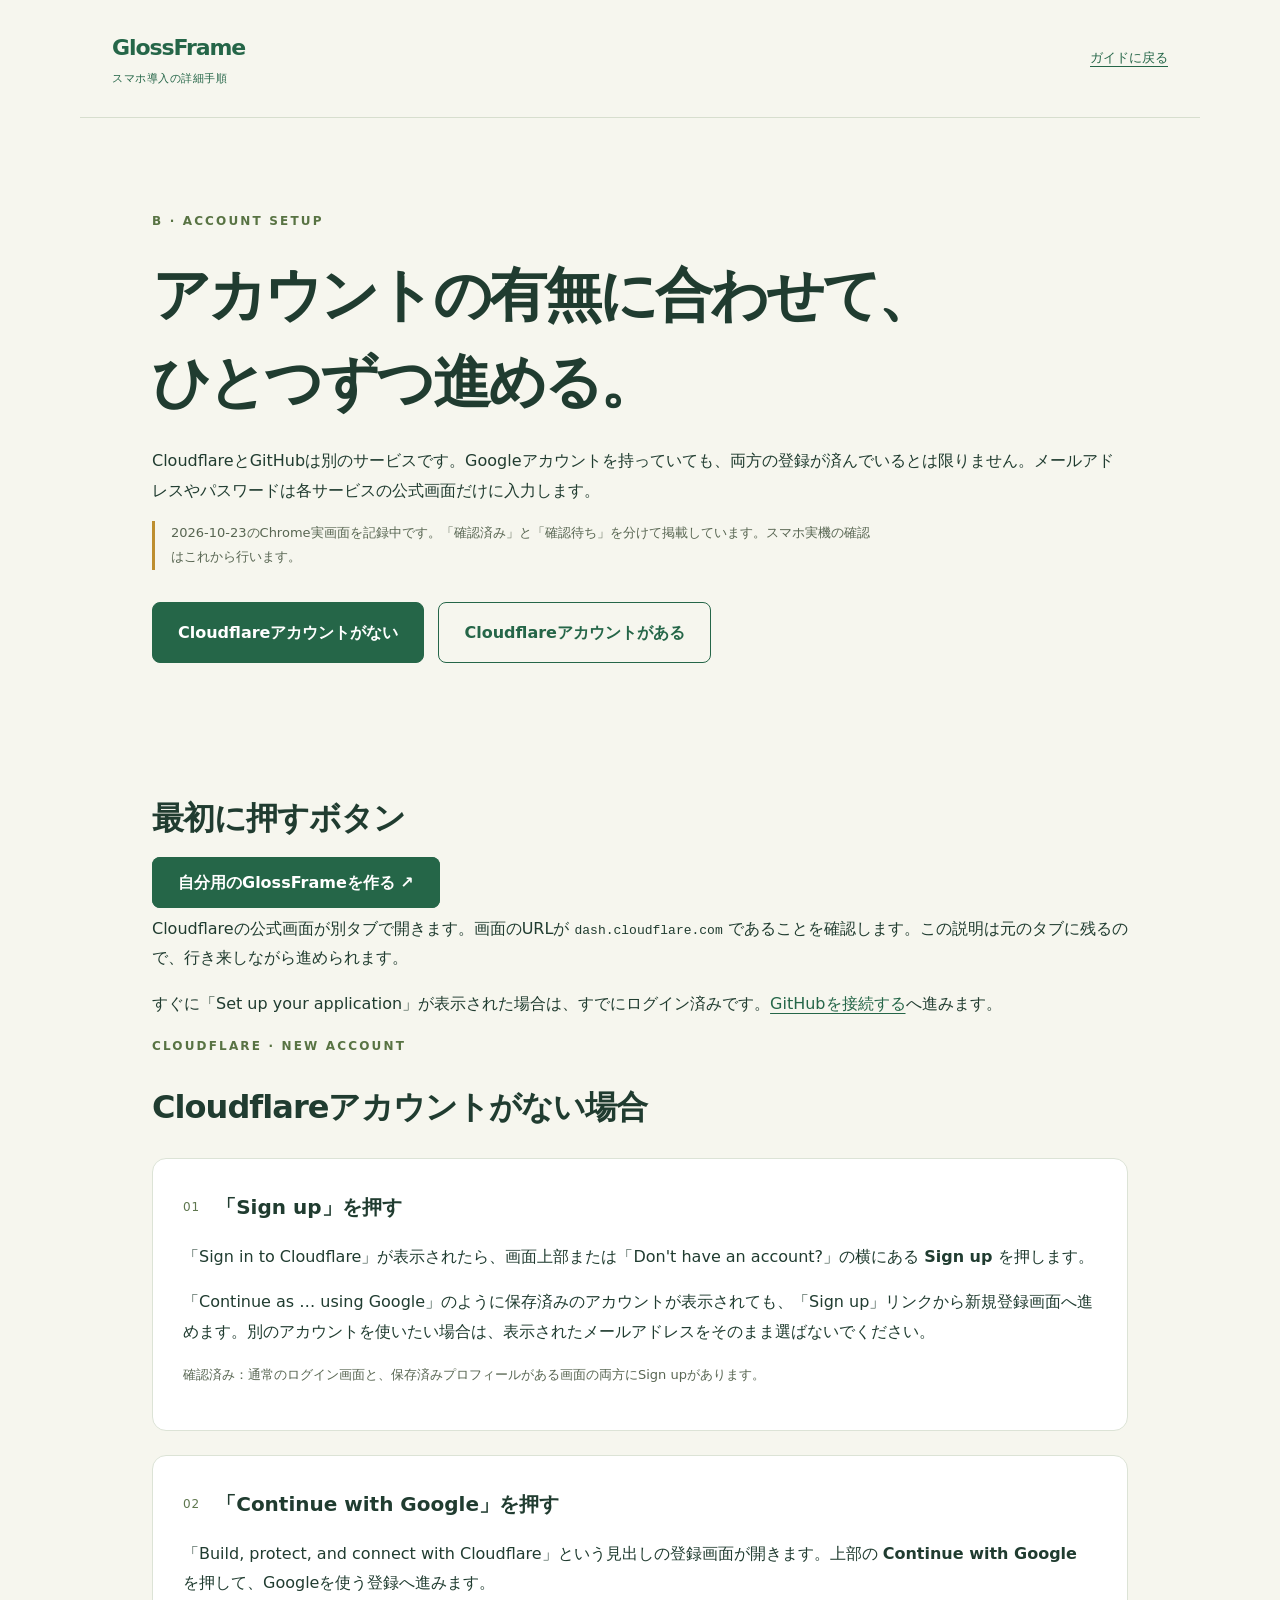
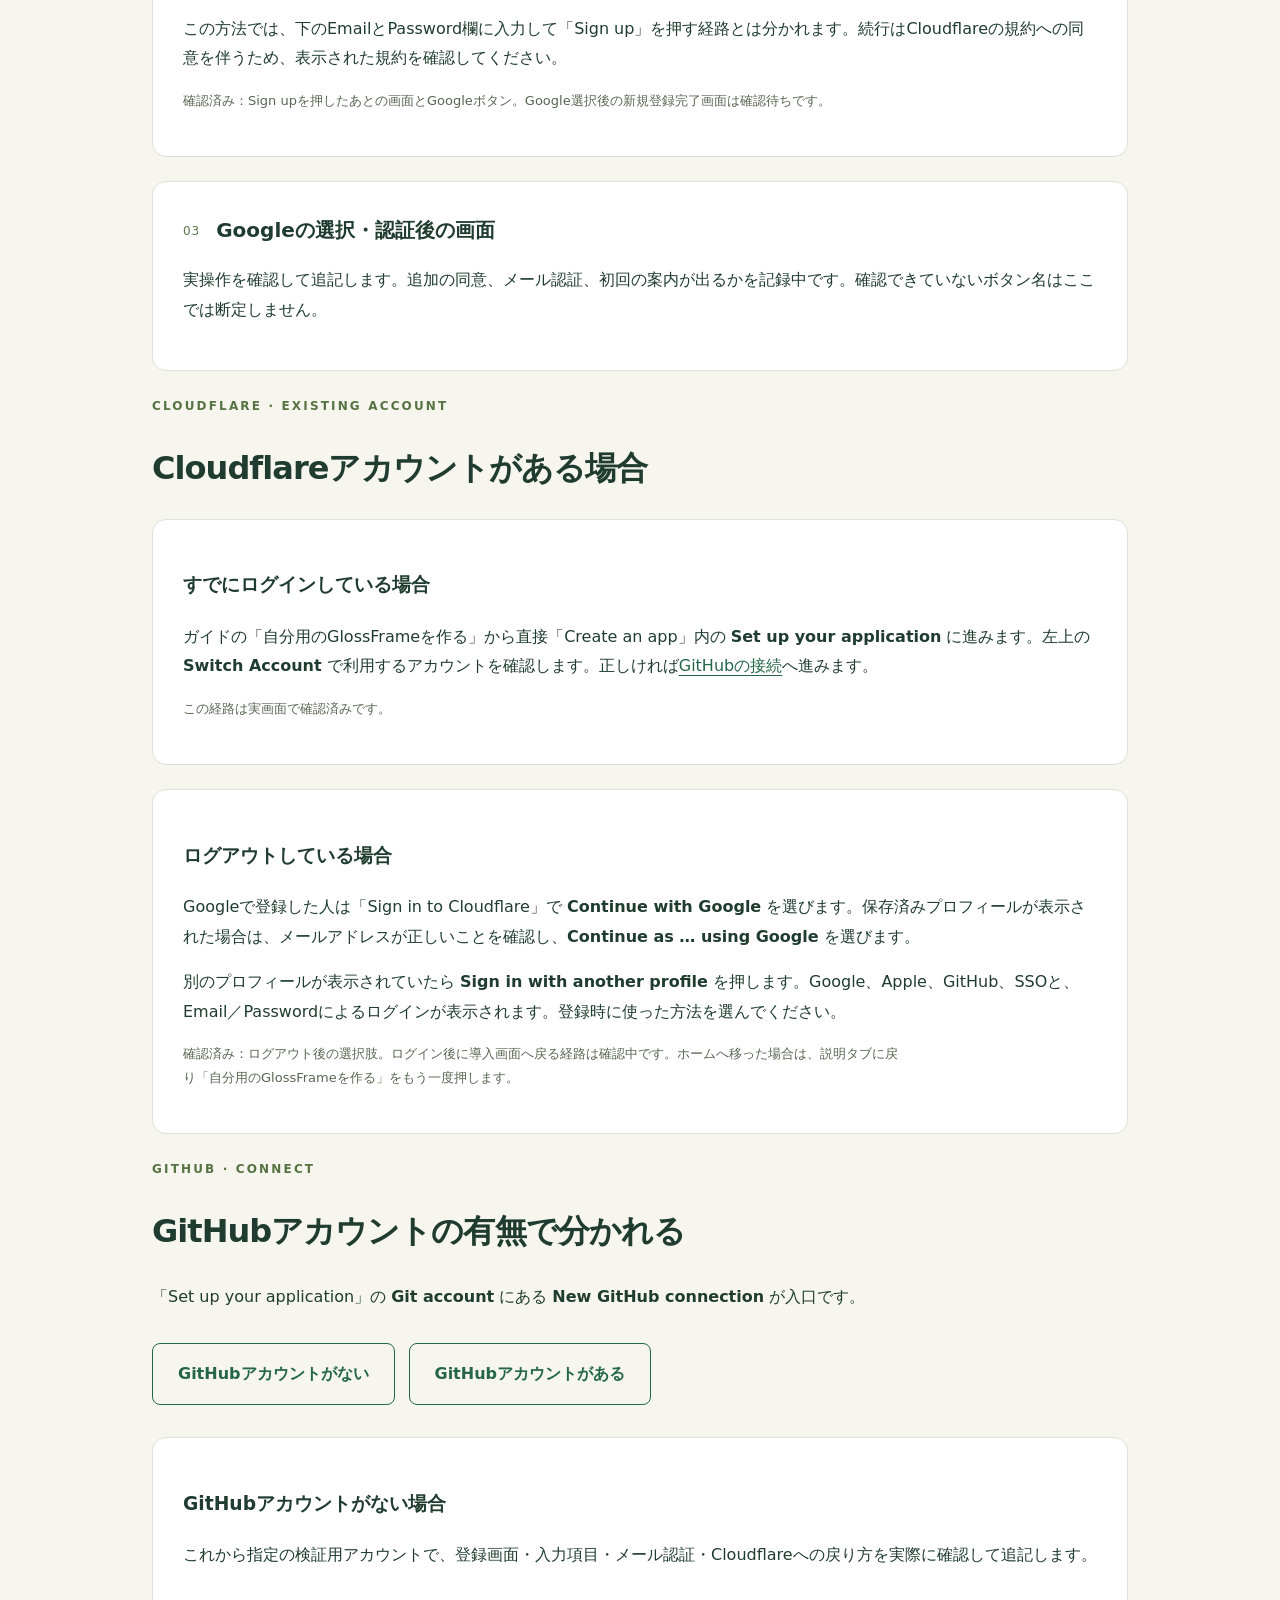
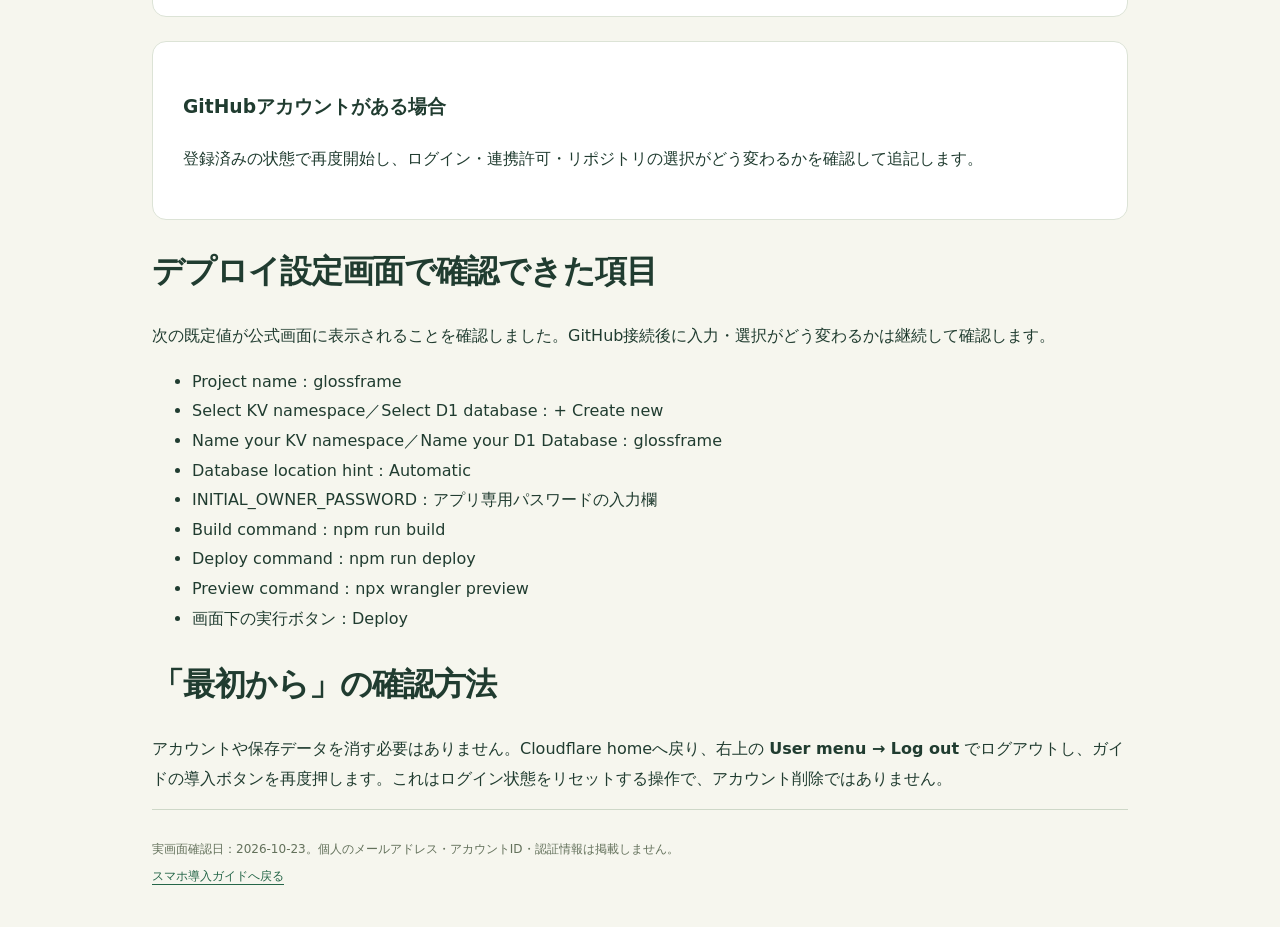
==== mobile-accounts.html @ e34351e2 "Document observed Cloudflare account onboarding branches" ====
<!doctype html>
<html lang="ja"><head><meta charset="utf-8"><meta name="viewport" content="width=device-width,initial-scale=1"><title>アカウント別の導入手順 — GlossFrame</title><link rel="stylesheet" href="style.css"></head>
<body><header class="top"><a class="brand" href="index.html#mobile">GlossFrame<span>スマホ導入の詳細手順</span></a><a href="index.html#mobile">ガイドに戻る</a></header><main>
<div class="hero"><p class="eyebrow">B · ACCOUNT SETUP</p><h1>アカウントの有無に合わせて、<br>ひとつずつ進める。</h1><p>CloudflareとGitHubは別のサービスです。Googleアカウントを持っていても、両方の登録が済んでいるとは限りません。メールアドレスやパスワードは各サービスの公式画面だけに入力します。</p><p class="release">2026-10-23のChrome実画面を記録中です。「確認済み」と「確認待ち」を分けて掲載しています。スマホ実機の確認はこれから行います。</p><div class="paths"><a class="primary" href="#cloudflare-new">Cloudflareアカウントがない</a><a class="secondary" href="#cloudflare-existing">Cloudflareアカウントがある</a></div></div>
<section><h2>最初に押すボタン</h2><p><a class="primary" href="https://deploy.workers.cloudflare.com/?url=https://github.com/edoaki/glossframe/tree/mobile-setup-preview" target="_blank" rel="noreferrer">自分用のGlossFrameを作る ↗</a></p><p>Cloudflareの公式画面が別タブで開きます。画面のURLが <code>dash.cloudflare.com</code> であることを確認します。この説明は元のタブに残るので、行き来しながら進められます。</p><p>すぐに「Set up your application」が表示された場合は、すでにログイン済みです。<a href="#github">GitHubを接続する</a>へ進みます。</p></section>
<section id="cloudflare-new"><p class="eyebrow">CLOUDFLARE · NEW ACCOUNT</p><h2>Cloudflareアカウントがない場合</h2>
<article class="step"><div class="step-title"><span class="number">01</span><h3>「Sign up」を押す</h3></div><p>「Sign in to Cloudflare」が表示されたら、画面上部または「Don't have an account?」の横にある <strong>Sign up</strong> を押します。</p><p>「Continue as … using Google」のように保存済みのアカウントが表示されても、「Sign up」リンクから新規登録画面へ進めます。別のアカウントを使いたい場合は、表示されたメールアドレスをそのまま選ばないでください。</p><p class="small">確認済み：通常のログイン画面と、保存済みプロフィールがある画面の両方にSign upがあります。</p></article>
<article class="step"><div class="step-title"><span class="number">02</span><h3>「Continue with Google」を押す</h3></div><p>「Build, protect, and connect with Cloudflare」という見出しの登録画面が開きます。上部の <strong>Continue with Google</strong> を押して、Googleを使う登録へ進みます。</p><p>この方法では、下のEmailとPassword欄に入力して「Sign up」を押す経路とは分かれます。続行はCloudflareの規約への同意を伴うため、表示された規約を確認してください。</p><p class="small">確認済み：Sign upを押したあとの画面とGoogleボタン。Google選択後の新規登録完了画面は確認待ちです。</p></article>
<article class="step"><div class="step-title"><span class="number">03</span><h3>Googleの選択・認証後の画面</h3></div><p>実操作を確認して追記します。追加の同意、メール認証、初回の案内が出るかを記録中です。確認できていないボタン名はここでは断定しません。</p></article></section>
<section id="cloudflare-existing"><p class="eyebrow">CLOUDFLARE · EXISTING ACCOUNT</p><h2>Cloudflareアカウントがある場合</h2>
<article class="step"><h3>すでにログインしている場合</h3><p>ガイドの「自分用のGlossFrameを作る」から直接「Create an app」内の <strong>Set up your application</strong> に進みます。左上の <strong>Switch Account</strong> で利用するアカウントを確認します。正しければ<a href="#github">GitHubの接続</a>へ進みます。</p><p class="small">この経路は実画面で確認済みです。</p></article>
<article class="step"><h3>ログアウトしている場合</h3><p>Googleで登録した人は「Sign in to Cloudflare」で <strong>Continue with Google</strong> を選びます。保存済みプロフィールが表示された場合は、メールアドレスが正しいことを確認し、<strong>Continue as … using Google</strong> を選びます。</p><p>別のプロフィールが表示されていたら <strong>Sign in with another profile</strong> を押します。Google、Apple、GitHub、SSOと、Email／Passwordによるログインが表示されます。登録時に使った方法を選んでください。</p><p class="small">確認済み：ログアウト後の選択肢。ログイン後に導入画面へ戻る経路は確認中です。ホームへ移った場合は、説明タブに戻り「自分用のGlossFrameを作る」をもう一度押します。</p></article></section>
<section id="github"><p class="eyebrow">GITHUB · CONNECT</p><h2>GitHubアカウントの有無で分かれる</h2><p>「Set up your application」の <strong>Git account</strong> にある <strong>New GitHub connection</strong> が入口です。</p><div class="paths"><a class="secondary" href="#github-new">GitHubアカウントがない</a><a class="secondary" href="#github-existing">GitHubアカウントがある</a></div><article class="step" id="github-new"><h3>GitHubアカウントがない場合</h3><p>これから指定の検証用アカウントで、登録画面・入力項目・メール認証・Cloudflareへの戻り方を実際に確認して追記します。</p></article><article class="step" id="github-existing"><h3>GitHubアカウントがある場合</h3><p>登録済みの状態で再度開始し、ログイン・連携許可・リポジトリの選択がどう変わるかを確認して追記します。</p></article></section>
<section><h2>デプロイ設定画面で確認できた項目</h2><p>次の既定値が公式画面に表示されることを確認しました。GitHub接続後に入力・選択がどう変わるかは継続して確認します。</p><ul><li>Project name：glossframe</li><li>Select KV namespace／Select D1 database：+ Create new</li><li>Name your KV namespace／Name your D1 Database：glossframe</li><li>Database location hint：Automatic</li><li>INITIAL_OWNER_PASSWORD：アプリ専用パスワードの入力欄</li><li>Build command：npm run build</li><li>Deploy command：npm run deploy</li><li>Preview command：npx wrangler preview</li><li>画面下の実行ボタン：Deploy</li></ul></section>
<section><h2>「最初から」の確認方法</h2><p>アカウントや保存データを消す必要はありません。Cloudflare homeへ戻り、右上の <strong>User menu → Log out</strong> でログアウトし、ガイドの導入ボタンを再度押します。これはログイン状態をリセットする操作で、アカウント削除ではありません。</p></section>
<footer><p>実画面確認日：2026-10-23。個人のメールアドレス・アカウントID・認証情報は掲載しません。</p><a href="index.html#mobile">スマホ導入ガイドへ戻る</a></footer></main></body></html>
---- style.css ----
:root{font-family:system-ui,-apple-system,sans-serif;color:#203c30;background:#f6f6ee;line-height:1.85}*{box-sizing:border-box}body{margin:0}a{color:#256648;text-underline-offset:4px}a:focus-visible,button:focus-visible,input:focus-visible,summary:focus-visible{outline:3px solid #bd8e2f;outline-offset:5px}.top{max-width:1120px;margin:auto;display:flex;align-items:center;justify-content:space-between;padding:28px 32px;border-bottom:1px solid #d7dece;font-size:13px}.brand{font-size:22px;font-weight:800;text-decoration:none;letter-spacing:-.05em}.brand span{font-size:11px;font-weight:500;letter-spacing:.05em;display:block}main{max-width:1040px;margin:auto;padding:0 32px}.hero{padding:80px 0 72px}.eyebrow{font-size:12px;letter-spacing:.18em;font-weight:750;color:#587343}h1{font-size:clamp(32px,5.5vw,58px);line-height:1.5;letter-spacing:-.05em;margin:20px 0}h2{font-size:clamp(24px,3vw,32px);line-height:1.5;letter-spacing:-.03em}.lead{font-size:18px;color:#526256}.paths{display:flex;gap:14px;margin:32px 0;flex-wrap:wrap}.primary,.secondary{padding:15px 25px;border:1px solid #256648;border-radius:8px;text-decoration:none;font-weight:650}.primary{background:#256648;color:white}.primary span{padding-left:20px}.release,.small{font-size:13px;color:#586652;max-width:720px}.release{border-left:3px solid #bd8e2f;padding-left:16px}.intro{display:grid;grid-template-columns:1fr 2fr;gap:50px;border-top:1px solid #ced8c8;border-bottom:1px solid #ced8c8;padding:40px 0;margin-bottom:80px}.number{font-size:12px;letter-spacing:.08em;color:#5f774f}section{scroll-margin-top:24px}.step{background:#fff;border:1px solid #dce3d6;border-radius:14px;padding:30px;margin:24px 0}.step-title{display:flex;gap:16px;align-items:center;flex-wrap:wrap}.step-title h3{font-size:20px;margin:0;flex:1}.step-title label{font-size:13px;white-space:nowrap}input{accent-color:#256648}pre{padding:20px;background:#eef2e9;border-radius:8px;overflow-x:auto;font-size:14px;line-height:1.9}button{font:inherit;font-size:13px;background:none;border:1px solid #a5b79d;border-radius:6px;color:#256648;padding:8px 14px;cursor:pointer}figure{margin:28px 0 0}figure img{display:block;max-width:100%;width:640px;border:1px solid #dce3d6;border-radius:8px}figcaption{font-size:12px;color:#60705c;margin-top:10px}.help{padding:40px 0}details{border-bottom:1px solid #ced8c8;padding:20px 0}summary{font-weight:650;cursor:pointer}.mobile{background:#e9efe1;border-radius:14px;padding:36px;margin:40px 0 60px}footer{border-top:1px solid #ced8c8;padding:24px 0 40px;font-size:12px;color:#63715b}footer p{margin:4px 0}@media(max-width:600px){.top{padding:20px}.top>a:last-child{font-size:11px}main{padding:0 20px}.hero{padding:42px 0}.lead{font-size:16px}.intro{grid-template-columns:1fr;gap:0;margin-bottom:48px}.step{padding:22px}.step-title{gap:10px}.step-title h3{flex-basis:75%;font-size:18px}.step-title label{margin-left:auto}.mobile{padding:24px}}
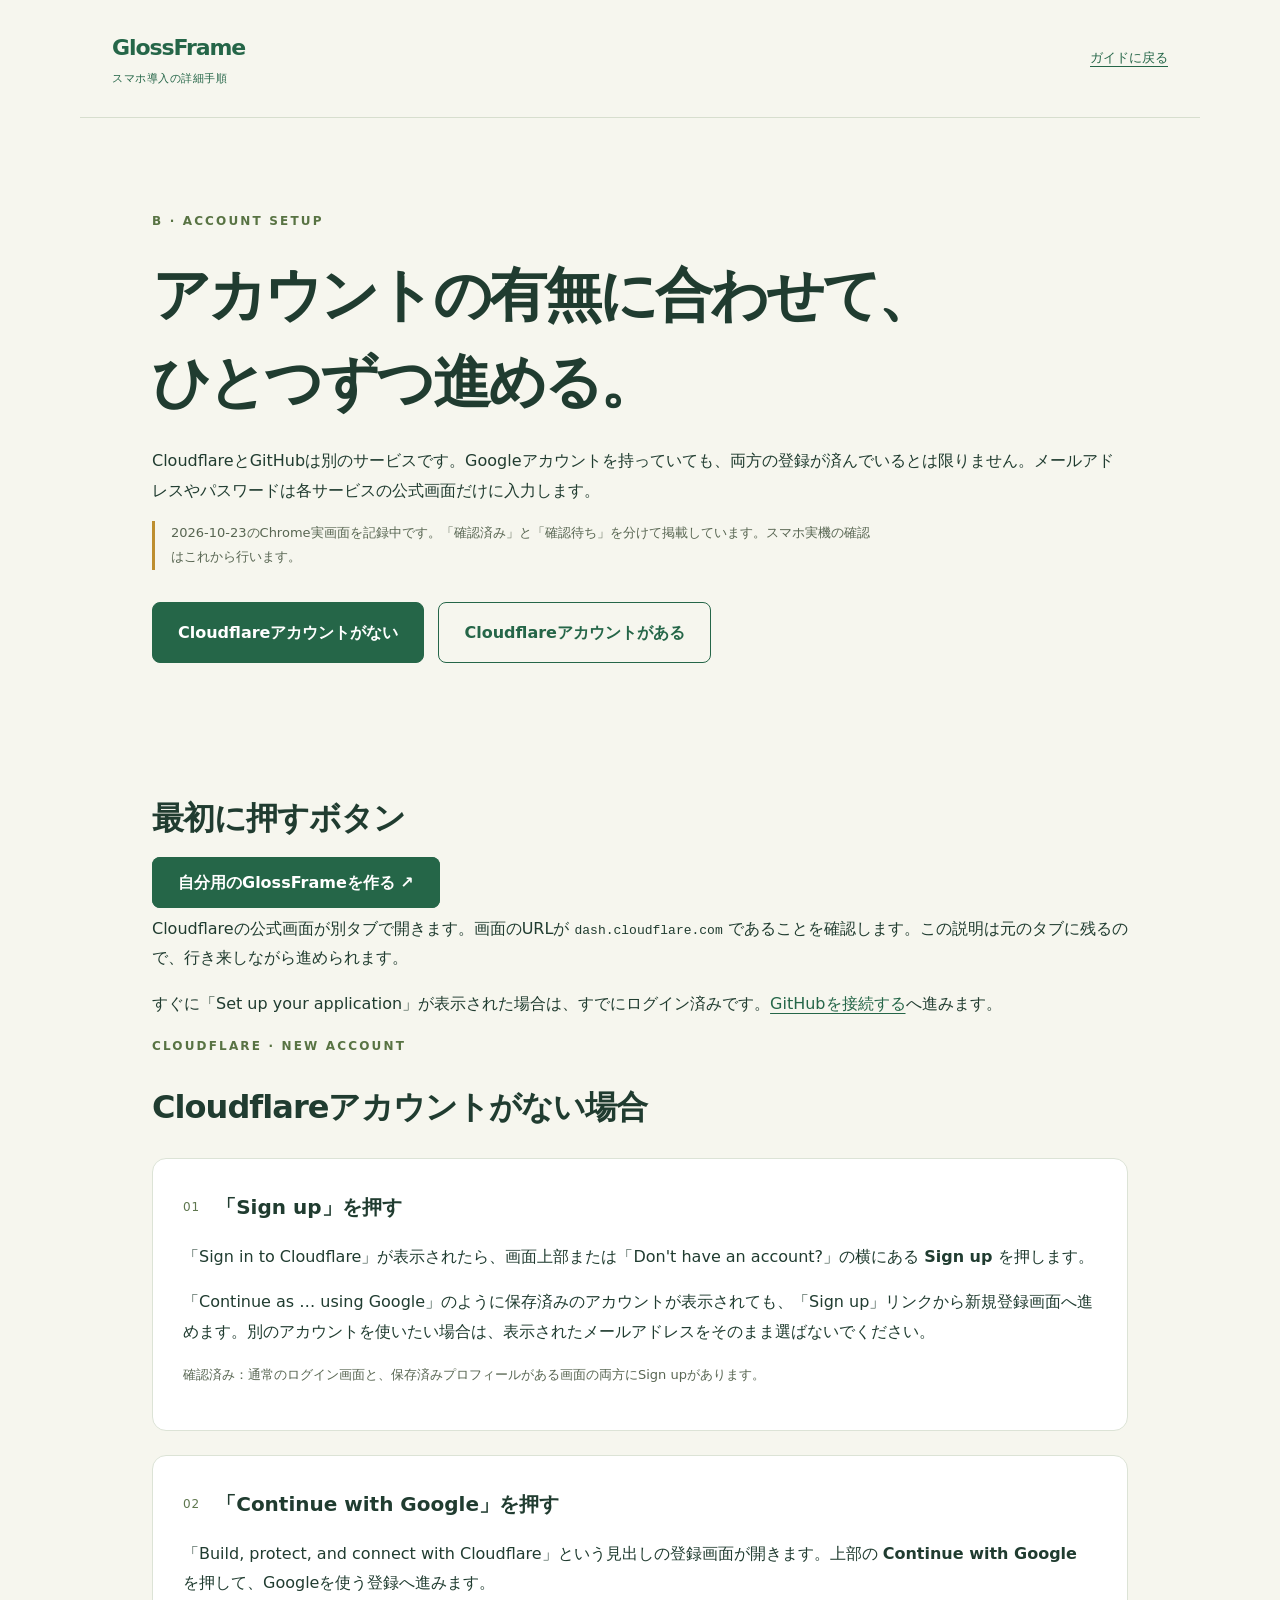
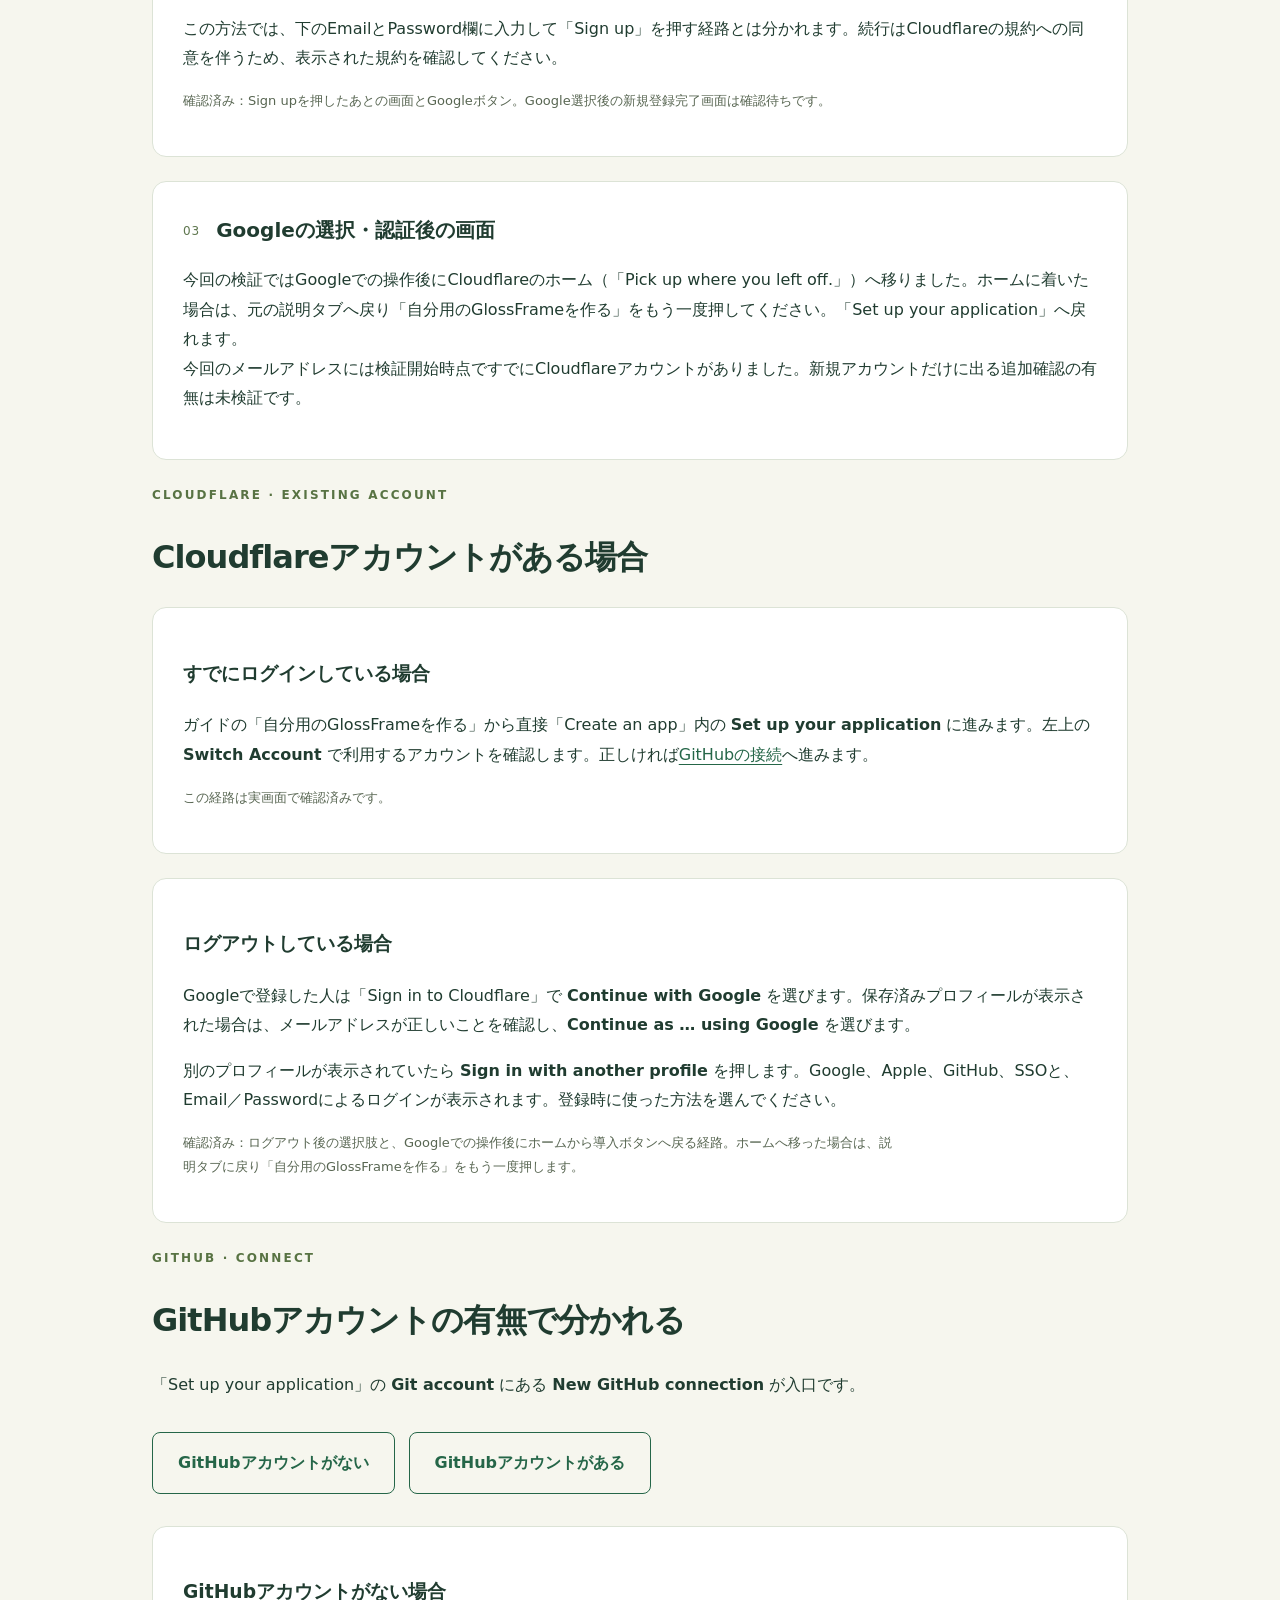
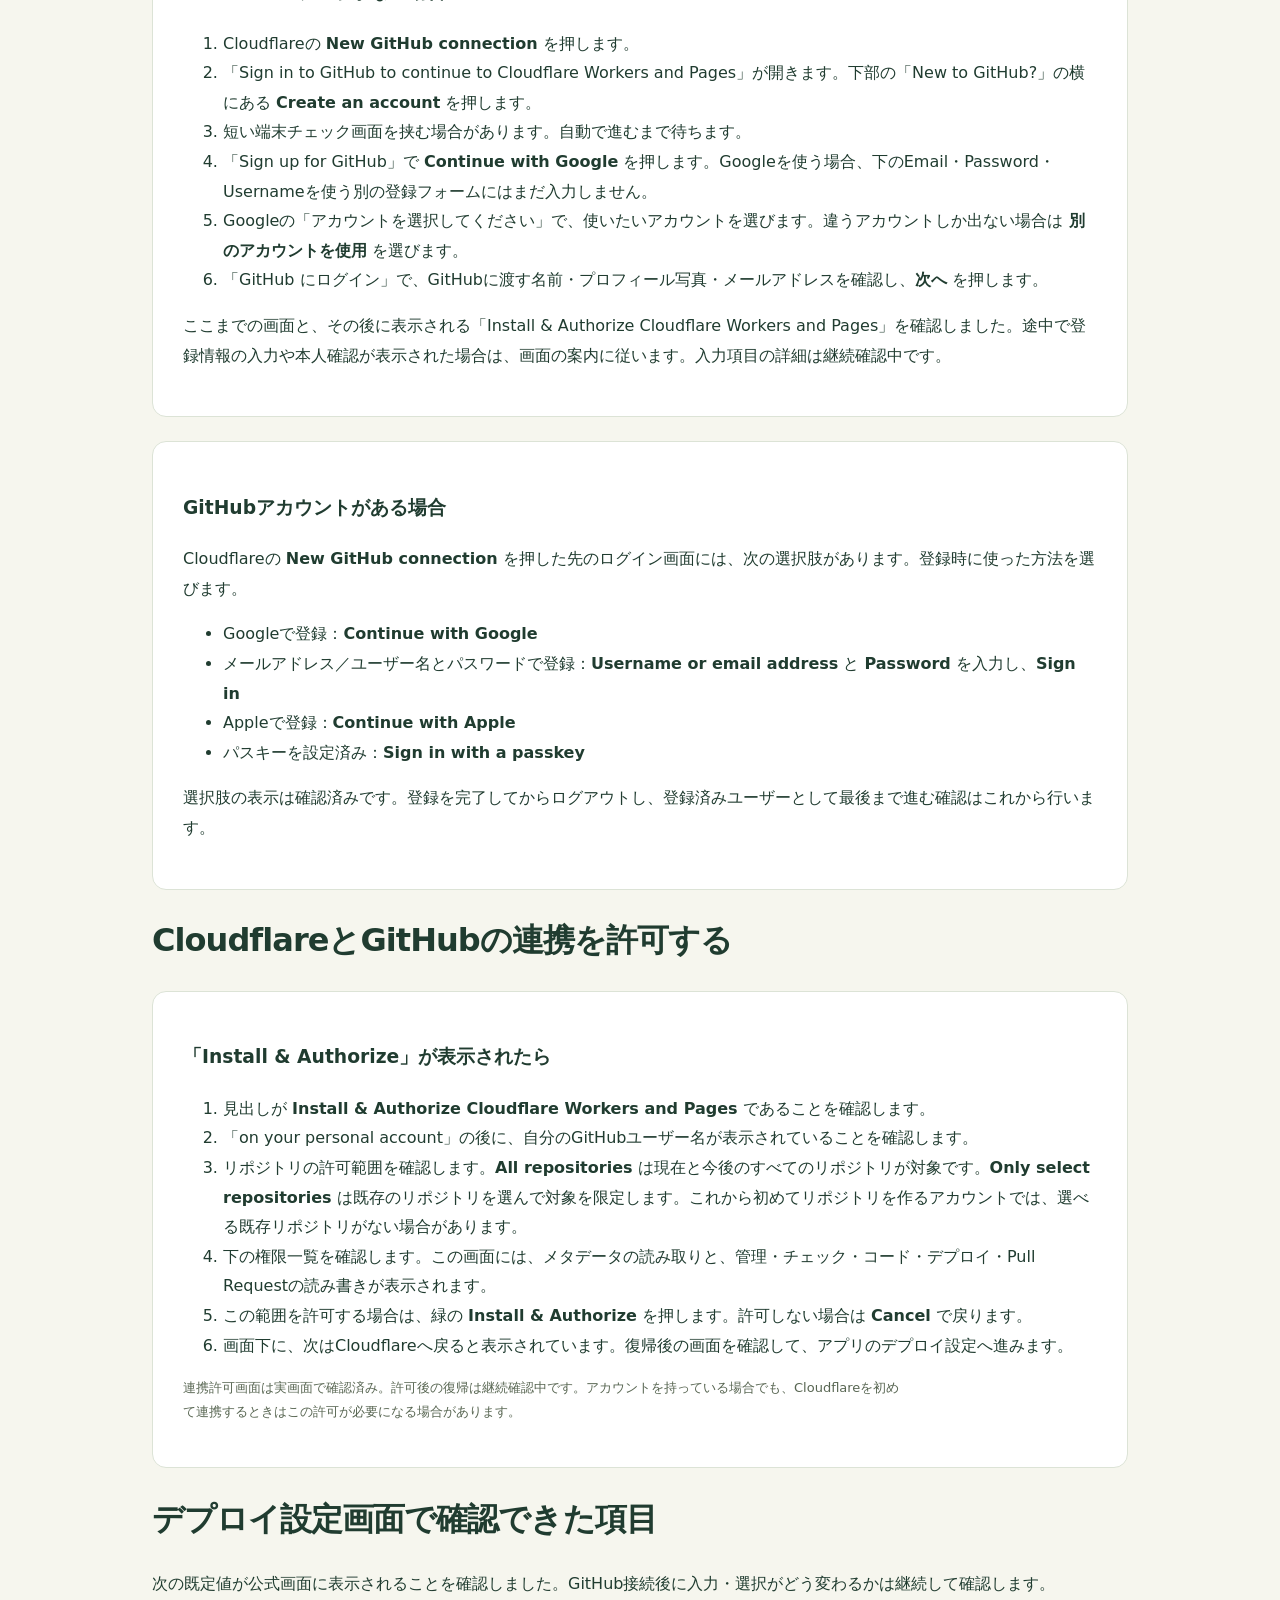
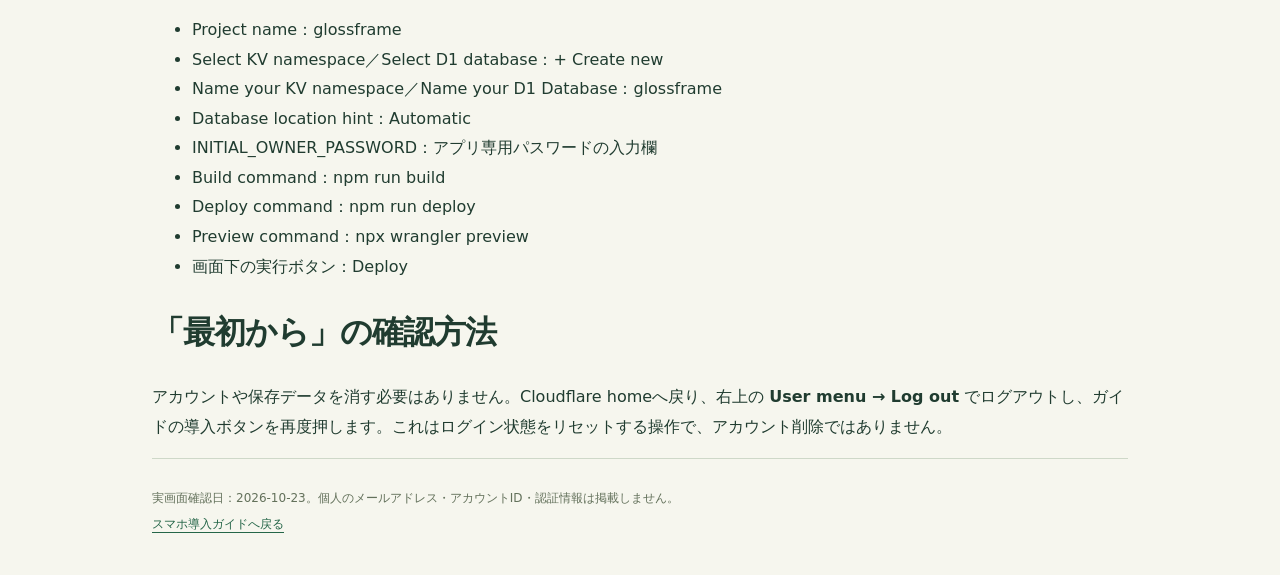
==== commit 66a0f826: "Document Google signup and GitHub authorization screens" ====
--- a/mobile-accounts.html
+++ b/mobile-accounts.html
@@ -6,11 +6,11 @@
 <section id="cloudflare-new"><p class="eyebrow">CLOUDFLARE · NEW ACCOUNT</p><h2>Cloudflareアカウントがない場合</h2>
 <article class="step"><div class="step-title"><span class="number">01</span><h3>「Sign up」を押す</h3></div><p>「Sign in to Cloudflare」が表示されたら、画面上部または「Don't have an account?」の横にある <strong>Sign up</strong> を押します。</p><p>「Continue as … using Google」のように保存済みのアカウントが表示されても、「Sign up」リンクから新規登録画面へ進めます。別のアカウントを使いたい場合は、表示されたメールアドレスをそのまま選ばないでください。</p><p class="small">確認済み：通常のログイン画面と、保存済みプロフィールがある画面の両方にSign upがあります。</p></article>
 <article class="step"><div class="step-title"><span class="number">02</span><h3>「Continue with Google」を押す</h3></div><p>「Build, protect, and connect with Cloudflare」という見出しの登録画面が開きます。上部の <strong>Continue with Google</strong> を押して、Googleを使う登録へ進みます。</p><p>この方法では、下のEmailとPassword欄に入力して「Sign up」を押す経路とは分かれます。続行はCloudflareの規約への同意を伴うため、表示された規約を確認してください。</p><p class="small">確認済み：Sign upを押したあとの画面とGoogleボタン。Google選択後の新規登録完了画面は確認待ちです。</p></article>
-<article class="step"><div class="step-title"><span class="number">03</span><h3>Googleの選択・認証後の画面</h3></div><p>実操作を確認して追記します。追加の同意、メール認証、初回の案内が出るかを記録中です。確認できていないボタン名はここでは断定しません。</p></article></section>
+<article class="step"><div class="step-title"><span class="number">03</span><h3>Googleの選択・認証後の画面</h3></div><p>今回の検証ではGoogleでの操作後にCloudflareのホーム（「Pick up where you left off.」）へ移りました。ホームに着いた場合は、元の説明タブへ戻り「自分用のGlossFrameを作る」をもう一度押してください。「Set up your application」へ戻れます。<br>今回のメールアドレスには検証開始時点ですでにCloudflareアカウントがありました。新規アカウントだけに出る追加確認の有無は未検証です。</p></article></section>
 <section id="cloudflare-existing"><p class="eyebrow">CLOUDFLARE · EXISTING ACCOUNT</p><h2>Cloudflareアカウントがある場合</h2>
 <article class="step"><h3>すでにログインしている場合</h3><p>ガイドの「自分用のGlossFrameを作る」から直接「Create an app」内の <strong>Set up your application</strong> に進みます。左上の <strong>Switch Account</strong> で利用するアカウントを確認します。正しければ<a href="#github">GitHubの接続</a>へ進みます。</p><p class="small">この経路は実画面で確認済みです。</p></article>
-<article class="step"><h3>ログアウトしている場合</h3><p>Googleで登録した人は「Sign in to Cloudflare」で <strong>Continue with Google</strong> を選びます。保存済みプロフィールが表示された場合は、メールアドレスが正しいことを確認し、<strong>Continue as … using Google</strong> を選びます。</p><p>別のプロフィールが表示されていたら <strong>Sign in with another profile</strong> を押します。Google、Apple、GitHub、SSOと、Email／Passwordによるログインが表示されます。登録時に使った方法を選んでください。</p><p class="small">確認済み：ログアウト後の選択肢。ログイン後に導入画面へ戻る経路は確認中です。ホームへ移った場合は、説明タブに戻り「自分用のGlossFrameを作る」をもう一度押します。</p></article></section>
-<section id="github"><p class="eyebrow">GITHUB · CONNECT</p><h2>GitHubアカウントの有無で分かれる</h2><p>「Set up your application」の <strong>Git account</strong> にある <strong>New GitHub connection</strong> が入口です。</p><div class="paths"><a class="secondary" href="#github-new">GitHubアカウントがない</a><a class="secondary" href="#github-existing">GitHubアカウントがある</a></div><article class="step" id="github-new"><h3>GitHubアカウントがない場合</h3><p>これから指定の検証用アカウントで、登録画面・入力項目・メール認証・Cloudflareへの戻り方を実際に確認して追記します。</p></article><article class="step" id="github-existing"><h3>GitHubアカウントがある場合</h3><p>登録済みの状態で再度開始し、ログイン・連携許可・リポジトリの選択がどう変わるかを確認して追記します。</p></article></section>
-<section><h2>デプロイ設定画面で確認できた項目</h2><p>次の既定値が公式画面に表示されることを確認しました。GitHub接続後に入力・選択がどう変わるかは継続して確認します。</p><ul><li>Project name：glossframe</li><li>Select KV namespace／Select D1 database：+ Create new</li><li>Name your KV namespace／Name your D1 Database：glossframe</li><li>Database location hint：Automatic</li><li>INITIAL_OWNER_PASSWORD：アプリ専用パスワードの入力欄</li><li>Build command：npm run build</li><li>Deploy command：npm run deploy</li><li>Preview command：npx wrangler preview</li><li>画面下の実行ボタン：Deploy</li></ul></section>
+<article class="step"><h3>ログアウトしている場合</h3><p>Googleで登録した人は「Sign in to Cloudflare」で <strong>Continue with Google</strong> を選びます。保存済みプロフィールが表示された場合は、メールアドレスが正しいことを確認し、<strong>Continue as … using Google</strong> を選びます。</p><p>別のプロフィールが表示されていたら <strong>Sign in with another profile</strong> を押します。Google、Apple、GitHub、SSOと、Email／Passwordによるログインが表示されます。登録時に使った方法を選んでください。</p><p class="small">確認済み：ログアウト後の選択肢と、Googleでの操作後にホームから導入ボタンへ戻る経路。ホームへ移った場合は、説明タブに戻り「自分用のGlossFrameを作る」をもう一度押します。</p></article></section>
+<section id="github"><p class="eyebrow">GITHUB · CONNECT</p><h2>GitHubアカウントの有無で分かれる</h2><p>「Set up your application」の <strong>Git account</strong> にある <strong>New GitHub connection</strong> が入口です。</p><div class="paths"><a class="secondary" href="#github-new">GitHubアカウントがない</a><a class="secondary" href="#github-existing">GitHubアカウントがある</a></div><article class="step" id="github-new"><h3>GitHubアカウントがない場合</h3><ol><li>Cloudflareの <strong>New GitHub connection</strong> を押します。</li><li>「Sign in to GitHub to continue to Cloudflare Workers and Pages」が開きます。下部の「New to GitHub?」の横にある <strong>Create an account</strong> を押します。</li><li>短い端末チェック画面を挟む場合があります。自動で進むまで待ちます。</li><li>「Sign up for GitHub」で <strong>Continue with Google</strong> を押します。Googleを使う場合、下のEmail・Password・Usernameを使う別の登録フォームにはまだ入力しません。</li><li>Googleの「アカウントを選択してください」で、使いたいアカウントを選びます。違うアカウントしか出ない場合は <strong>別のアカウントを使用</strong> を選びます。</li><li>「GitHub にログイン」で、GitHubに渡す名前・プロフィール写真・メールアドレスを確認し、<strong>次へ</strong> を押します。</li></ol><p>ここまでの画面と、その後に表示される「Install & Authorize Cloudflare Workers and Pages」を確認しました。途中で登録情報の入力や本人確認が表示された場合は、画面の案内に従います。入力項目の詳細は継続確認中です。</p></article><article class="step" id="github-existing"><h3>GitHubアカウントがある場合</h3><p>Cloudflareの <strong>New GitHub connection</strong> を押した先のログイン画面には、次の選択肢があります。登録時に使った方法を選びます。</p><ul><li>Googleで登録：<strong>Continue with Google</strong></li><li>メールアドレス／ユーザー名とパスワードで登録：<strong>Username or email address</strong> と <strong>Password</strong> を入力し、<strong>Sign in</strong></li><li>Appleで登録：<strong>Continue with Apple</strong></li><li>パスキーを設定済み：<strong>Sign in with a passkey</strong></li></ul><p>選択肢の表示は確認済みです。登録を完了してからログアウトし、登録済みユーザーとして最後まで進む確認はこれから行います。</p></article></section>
+<section id="github-authorize"><h2>CloudflareとGitHubの連携を許可する</h2><article class="step"><h3>「Install &amp; Authorize」が表示されたら</h3><ol><li>見出しが <strong>Install &amp; Authorize Cloudflare Workers and Pages</strong> であることを確認します。</li><li>「on your personal account」の後に、自分のGitHubユーザー名が表示されていることを確認します。</li><li>リポジトリの許可範囲を確認します。<strong>All repositories</strong> は現在と今後のすべてのリポジトリが対象です。<strong>Only select repositories</strong> は既存のリポジトリを選んで対象を限定します。これから初めてリポジトリを作るアカウントでは、選べる既存リポジトリがない場合があります。</li><li>下の権限一覧を確認します。この画面には、メタデータの読み取りと、管理・チェック・コード・デプロイ・Pull Requestの読み書きが表示されます。</li><li>この範囲を許可する場合は、緑の <strong>Install &amp; Authorize</strong> を押します。許可しない場合は <strong>Cancel</strong> で戻ります。</li><li>画面下に、次はCloudflareへ戻ると表示されています。復帰後の画面を確認して、アプリのデプロイ設定へ進みます。</li></ol><p class="small">連携許可画面は実画面で確認済み。許可後の復帰は継続確認中です。アカウントを持っている場合でも、Cloudflareを初めて連携するときはこの許可が必要になる場合があります。</p></article></section><section><h2>デプロイ設定画面で確認できた項目</h2><p>次の既定値が公式画面に表示されることを確認しました。GitHub接続後に入力・選択がどう変わるかは継続して確認します。</p><ul><li>Project name：glossframe</li><li>Select KV namespace／Select D1 database：+ Create new</li><li>Name your KV namespace／Name your D1 Database：glossframe</li><li>Database location hint：Automatic</li><li>INITIAL_OWNER_PASSWORD：アプリ専用パスワードの入力欄</li><li>Build command：npm run build</li><li>Deploy command：npm run deploy</li><li>Preview command：npx wrangler preview</li><li>画面下の実行ボタン：Deploy</li></ul></section>
 <section><h2>「最初から」の確認方法</h2><p>アカウントや保存データを消す必要はありません。Cloudflare homeへ戻り、右上の <strong>User menu → Log out</strong> でログアウトし、ガイドの導入ボタンを再度押します。これはログイン状態をリセットする操作で、アカウント削除ではありません。</p></section>
 <footer><p>実画面確認日：2026-10-23。個人のメールアドレス・アカウントID・認証情報は掲載しません。</p><a href="index.html#mobile">スマホ導入ガイドへ戻る</a></footer></main></body></html>
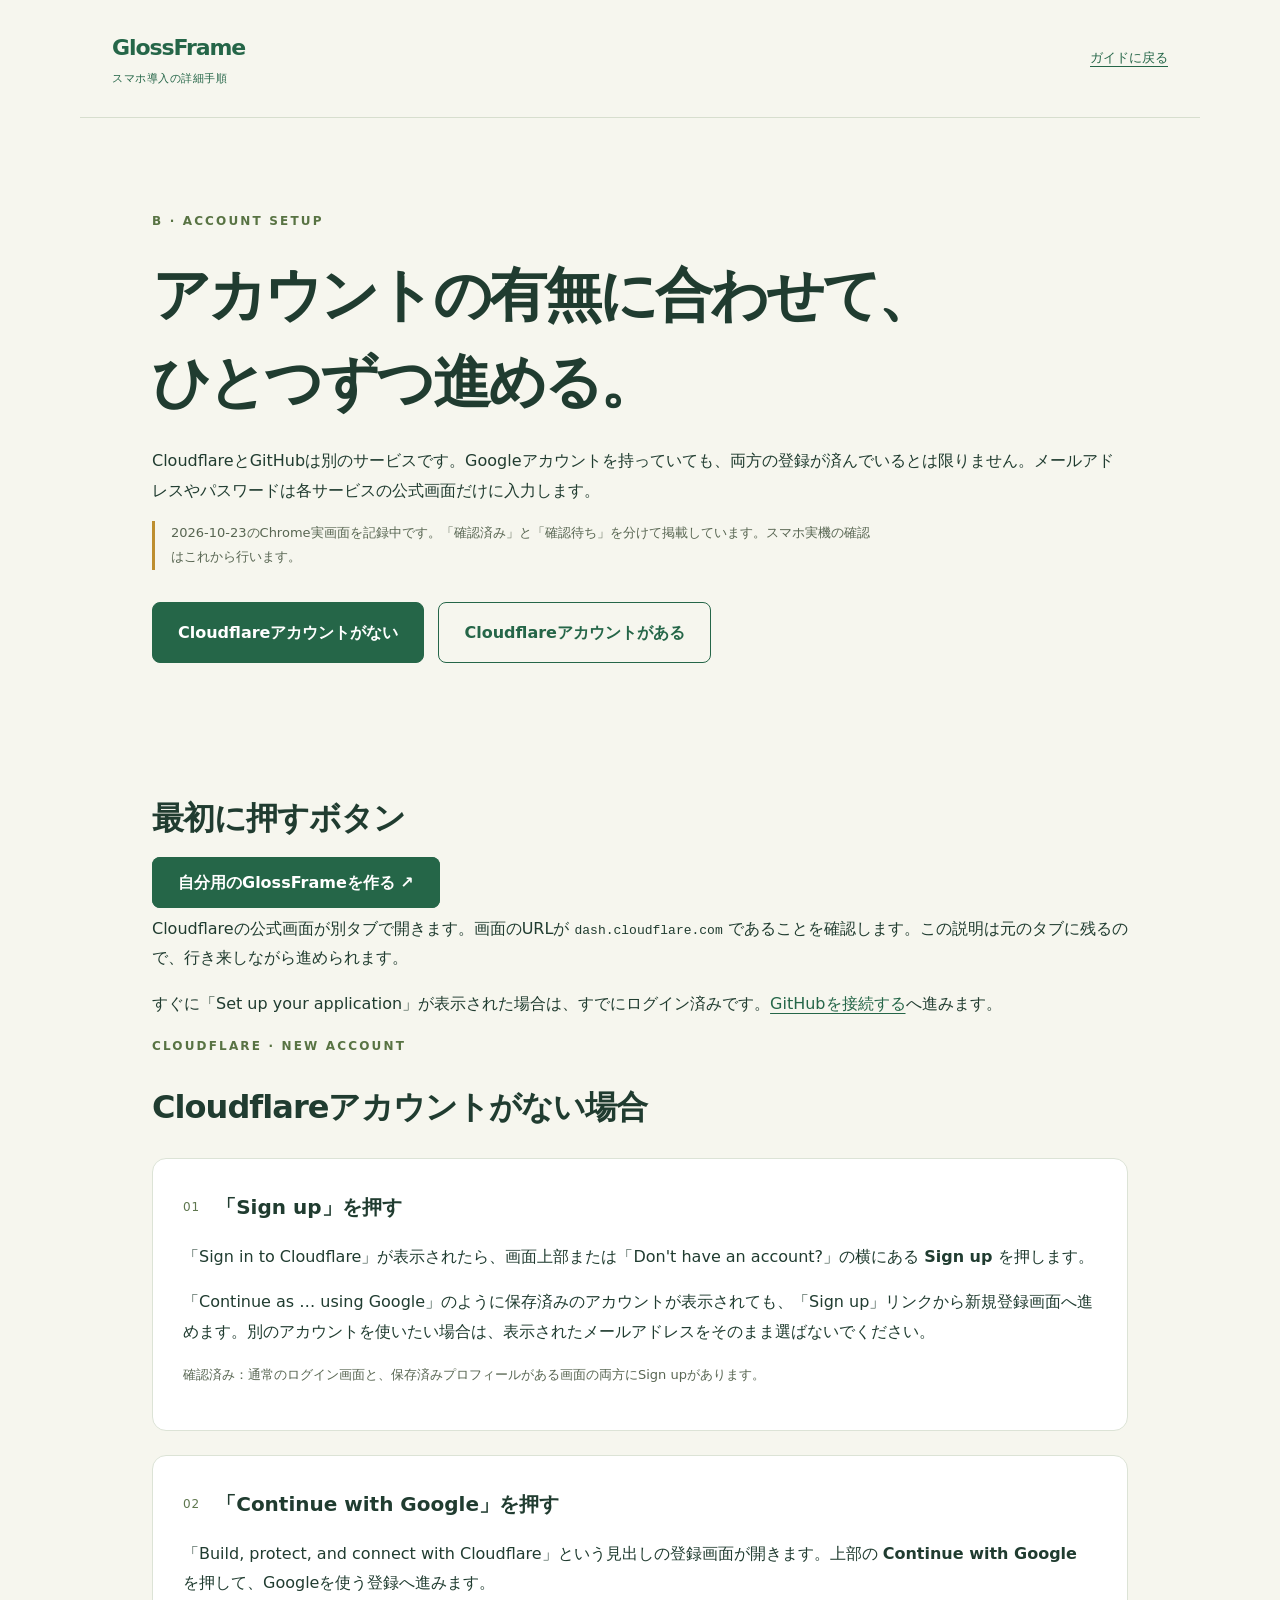
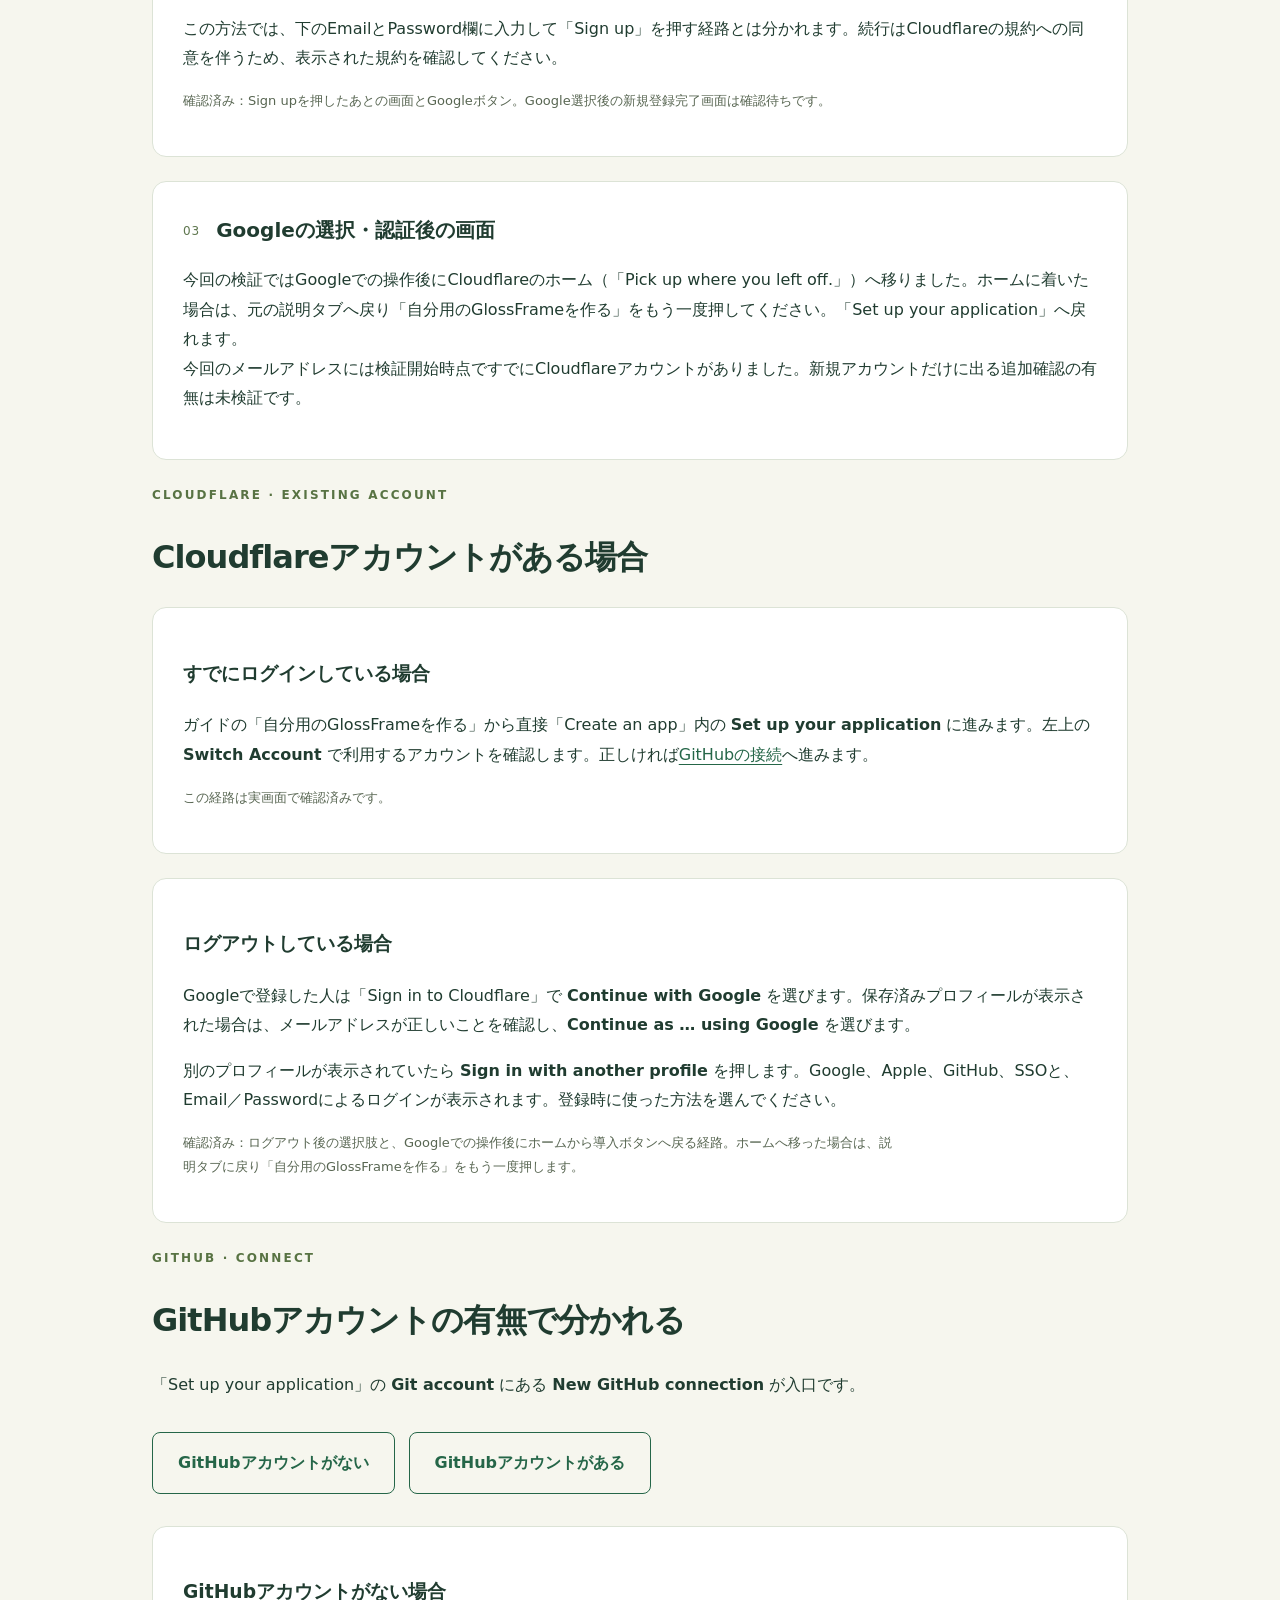
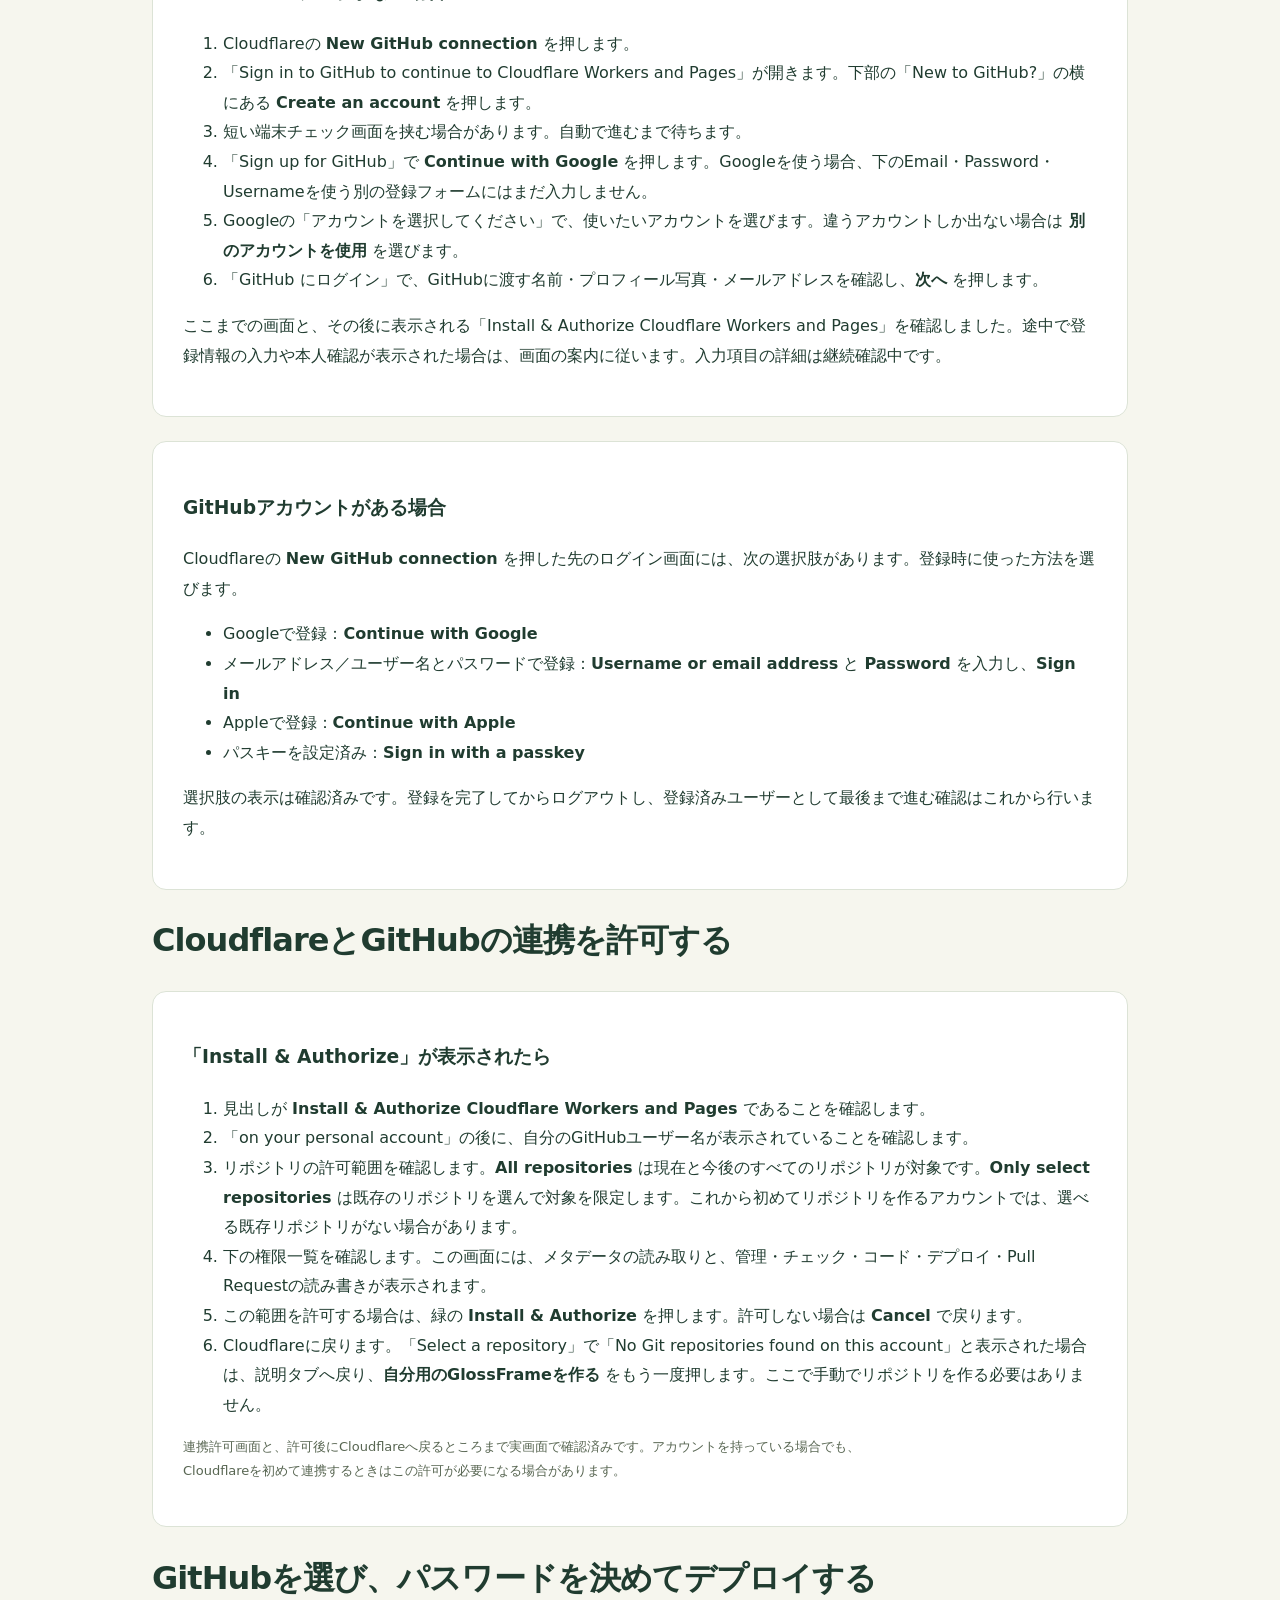
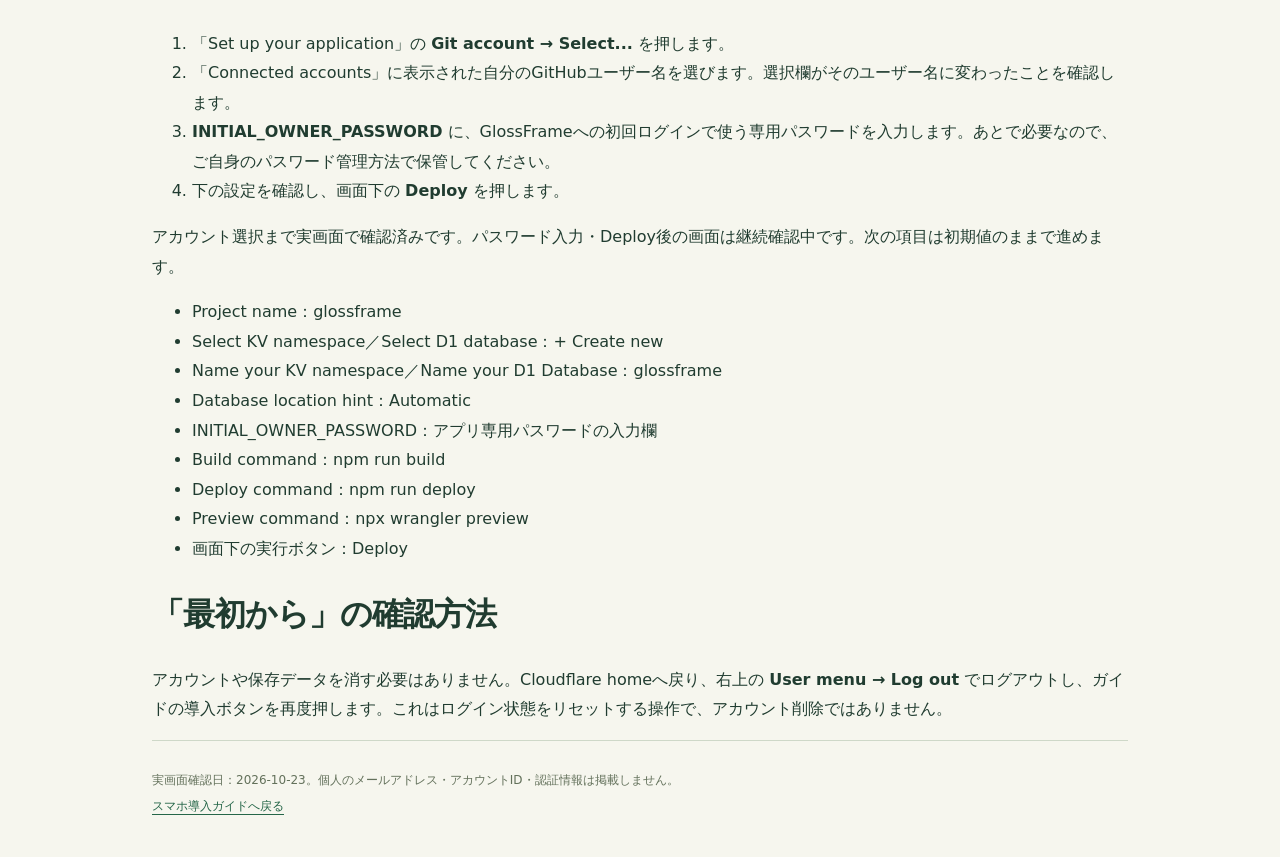
==== commit 47a905cf: "Document connected GitHub account and deployment form steps" ====
--- a/mobile-accounts.html
+++ b/mobile-accounts.html
@@ -11,6 +11,6 @@
 <article class="step"><h3>すでにログインしている場合</h3><p>ガイドの「自分用のGlossFrameを作る」から直接「Create an app」内の <strong>Set up your application</strong> に進みます。左上の <strong>Switch Account</strong> で利用するアカウントを確認します。正しければ<a href="#github">GitHubの接続</a>へ進みます。</p><p class="small">この経路は実画面で確認済みです。</p></article>
 <article class="step"><h3>ログアウトしている場合</h3><p>Googleで登録した人は「Sign in to Cloudflare」で <strong>Continue with Google</strong> を選びます。保存済みプロフィールが表示された場合は、メールアドレスが正しいことを確認し、<strong>Continue as … using Google</strong> を選びます。</p><p>別のプロフィールが表示されていたら <strong>Sign in with another profile</strong> を押します。Google、Apple、GitHub、SSOと、Email／Passwordによるログインが表示されます。登録時に使った方法を選んでください。</p><p class="small">確認済み：ログアウト後の選択肢と、Googleでの操作後にホームから導入ボタンへ戻る経路。ホームへ移った場合は、説明タブに戻り「自分用のGlossFrameを作る」をもう一度押します。</p></article></section>
 <section id="github"><p class="eyebrow">GITHUB · CONNECT</p><h2>GitHubアカウントの有無で分かれる</h2><p>「Set up your application」の <strong>Git account</strong> にある <strong>New GitHub connection</strong> が入口です。</p><div class="paths"><a class="secondary" href="#github-new">GitHubアカウントがない</a><a class="secondary" href="#github-existing">GitHubアカウントがある</a></div><article class="step" id="github-new"><h3>GitHubアカウントがない場合</h3><ol><li>Cloudflareの <strong>New GitHub connection</strong> を押します。</li><li>「Sign in to GitHub to continue to Cloudflare Workers and Pages」が開きます。下部の「New to GitHub?」の横にある <strong>Create an account</strong> を押します。</li><li>短い端末チェック画面を挟む場合があります。自動で進むまで待ちます。</li><li>「Sign up for GitHub」で <strong>Continue with Google</strong> を押します。Googleを使う場合、下のEmail・Password・Usernameを使う別の登録フォームにはまだ入力しません。</li><li>Googleの「アカウントを選択してください」で、使いたいアカウントを選びます。違うアカウントしか出ない場合は <strong>別のアカウントを使用</strong> を選びます。</li><li>「GitHub にログイン」で、GitHubに渡す名前・プロフィール写真・メールアドレスを確認し、<strong>次へ</strong> を押します。</li></ol><p>ここまでの画面と、その後に表示される「Install & Authorize Cloudflare Workers and Pages」を確認しました。途中で登録情報の入力や本人確認が表示された場合は、画面の案内に従います。入力項目の詳細は継続確認中です。</p></article><article class="step" id="github-existing"><h3>GitHubアカウントがある場合</h3><p>Cloudflareの <strong>New GitHub connection</strong> を押した先のログイン画面には、次の選択肢があります。登録時に使った方法を選びます。</p><ul><li>Googleで登録：<strong>Continue with Google</strong></li><li>メールアドレス／ユーザー名とパスワードで登録：<strong>Username or email address</strong> と <strong>Password</strong> を入力し、<strong>Sign in</strong></li><li>Appleで登録：<strong>Continue with Apple</strong></li><li>パスキーを設定済み：<strong>Sign in with a passkey</strong></li></ul><p>選択肢の表示は確認済みです。登録を完了してからログアウトし、登録済みユーザーとして最後まで進む確認はこれから行います。</p></article></section>
-<section id="github-authorize"><h2>CloudflareとGitHubの連携を許可する</h2><article class="step"><h3>「Install &amp; Authorize」が表示されたら</h3><ol><li>見出しが <strong>Install &amp; Authorize Cloudflare Workers and Pages</strong> であることを確認します。</li><li>「on your personal account」の後に、自分のGitHubユーザー名が表示されていることを確認します。</li><li>リポジトリの許可範囲を確認します。<strong>All repositories</strong> は現在と今後のすべてのリポジトリが対象です。<strong>Only select repositories</strong> は既存のリポジトリを選んで対象を限定します。これから初めてリポジトリを作るアカウントでは、選べる既存リポジトリがない場合があります。</li><li>下の権限一覧を確認します。この画面には、メタデータの読み取りと、管理・チェック・コード・デプロイ・Pull Requestの読み書きが表示されます。</li><li>この範囲を許可する場合は、緑の <strong>Install &amp; Authorize</strong> を押します。許可しない場合は <strong>Cancel</strong> で戻ります。</li><li>画面下に、次はCloudflareへ戻ると表示されています。復帰後の画面を確認して、アプリのデプロイ設定へ進みます。</li></ol><p class="small">連携許可画面は実画面で確認済み。許可後の復帰は継続確認中です。アカウントを持っている場合でも、Cloudflareを初めて連携するときはこの許可が必要になる場合があります。</p></article></section><section><h2>デプロイ設定画面で確認できた項目</h2><p>次の既定値が公式画面に表示されることを確認しました。GitHub接続後に入力・選択がどう変わるかは継続して確認します。</p><ul><li>Project name：glossframe</li><li>Select KV namespace／Select D1 database：+ Create new</li><li>Name your KV namespace／Name your D1 Database：glossframe</li><li>Database location hint：Automatic</li><li>INITIAL_OWNER_PASSWORD：アプリ専用パスワードの入力欄</li><li>Build command：npm run build</li><li>Deploy command：npm run deploy</li><li>Preview command：npx wrangler preview</li><li>画面下の実行ボタン：Deploy</li></ul></section>
+<section id="github-authorize"><h2>CloudflareとGitHubの連携を許可する</h2><article class="step"><h3>「Install &amp; Authorize」が表示されたら</h3><ol><li>見出しが <strong>Install &amp; Authorize Cloudflare Workers and Pages</strong> であることを確認します。</li><li>「on your personal account」の後に、自分のGitHubユーザー名が表示されていることを確認します。</li><li>リポジトリの許可範囲を確認します。<strong>All repositories</strong> は現在と今後のすべてのリポジトリが対象です。<strong>Only select repositories</strong> は既存のリポジトリを選んで対象を限定します。これから初めてリポジトリを作るアカウントでは、選べる既存リポジトリがない場合があります。</li><li>下の権限一覧を確認します。この画面には、メタデータの読み取りと、管理・チェック・コード・デプロイ・Pull Requestの読み書きが表示されます。</li><li>この範囲を許可する場合は、緑の <strong>Install &amp; Authorize</strong> を押します。許可しない場合は <strong>Cancel</strong> で戻ります。</li><li>Cloudflareに戻ります。「Select a repository」で「No Git repositories found on this account」と表示された場合は、説明タブへ戻り、<strong>自分用のGlossFrameを作る</strong> をもう一度押します。ここで手動でリポジトリを作る必要はありません。</li></ol><p class="small">連携許可画面と、許可後にCloudflareへ戻るところまで実画面で確認済みです。アカウントを持っている場合でも、Cloudflareを初めて連携するときはこの許可が必要になる場合があります。</p></article></section><section><h2>GitHubを選び、パスワードを決めてデプロイする</h2><ol><li>「Set up your application」の <strong>Git account → Select...</strong> を押します。</li><li>「Connected accounts」に表示された自分のGitHubユーザー名を選びます。選択欄がそのユーザー名に変わったことを確認します。</li><li><strong>INITIAL_OWNER_PASSWORD</strong> に、GlossFrameへの初回ログインで使う専用パスワードを入力します。あとで必要なので、ご自身のパスワード管理方法で保管してください。</li><li>下の設定を確認し、画面下の <strong>Deploy</strong> を押します。</li></ol><p>アカウント選択まで実画面で確認済みです。パスワード入力・Deploy後の画面は継続確認中です。次の項目は初期値のままで進めます。</p><ul><li>Project name：glossframe</li><li>Select KV namespace／Select D1 database：+ Create new</li><li>Name your KV namespace／Name your D1 Database：glossframe</li><li>Database location hint：Automatic</li><li>INITIAL_OWNER_PASSWORD：アプリ専用パスワードの入力欄</li><li>Build command：npm run build</li><li>Deploy command：npm run deploy</li><li>Preview command：npx wrangler preview</li><li>画面下の実行ボタン：Deploy</li></ul></section>
 <section><h2>「最初から」の確認方法</h2><p>アカウントや保存データを消す必要はありません。Cloudflare homeへ戻り、右上の <strong>User menu → Log out</strong> でログアウトし、ガイドの導入ボタンを再度押します。これはログイン状態をリセットする操作で、アカウント削除ではありません。</p></section>
 <footer><p>実画面確認日：2026-10-23。個人のメールアドレス・アカウントID・認証情報は掲載しません。</p><a href="index.html#mobile">スマホ導入ガイドへ戻る</a></footer></main></body></html>
